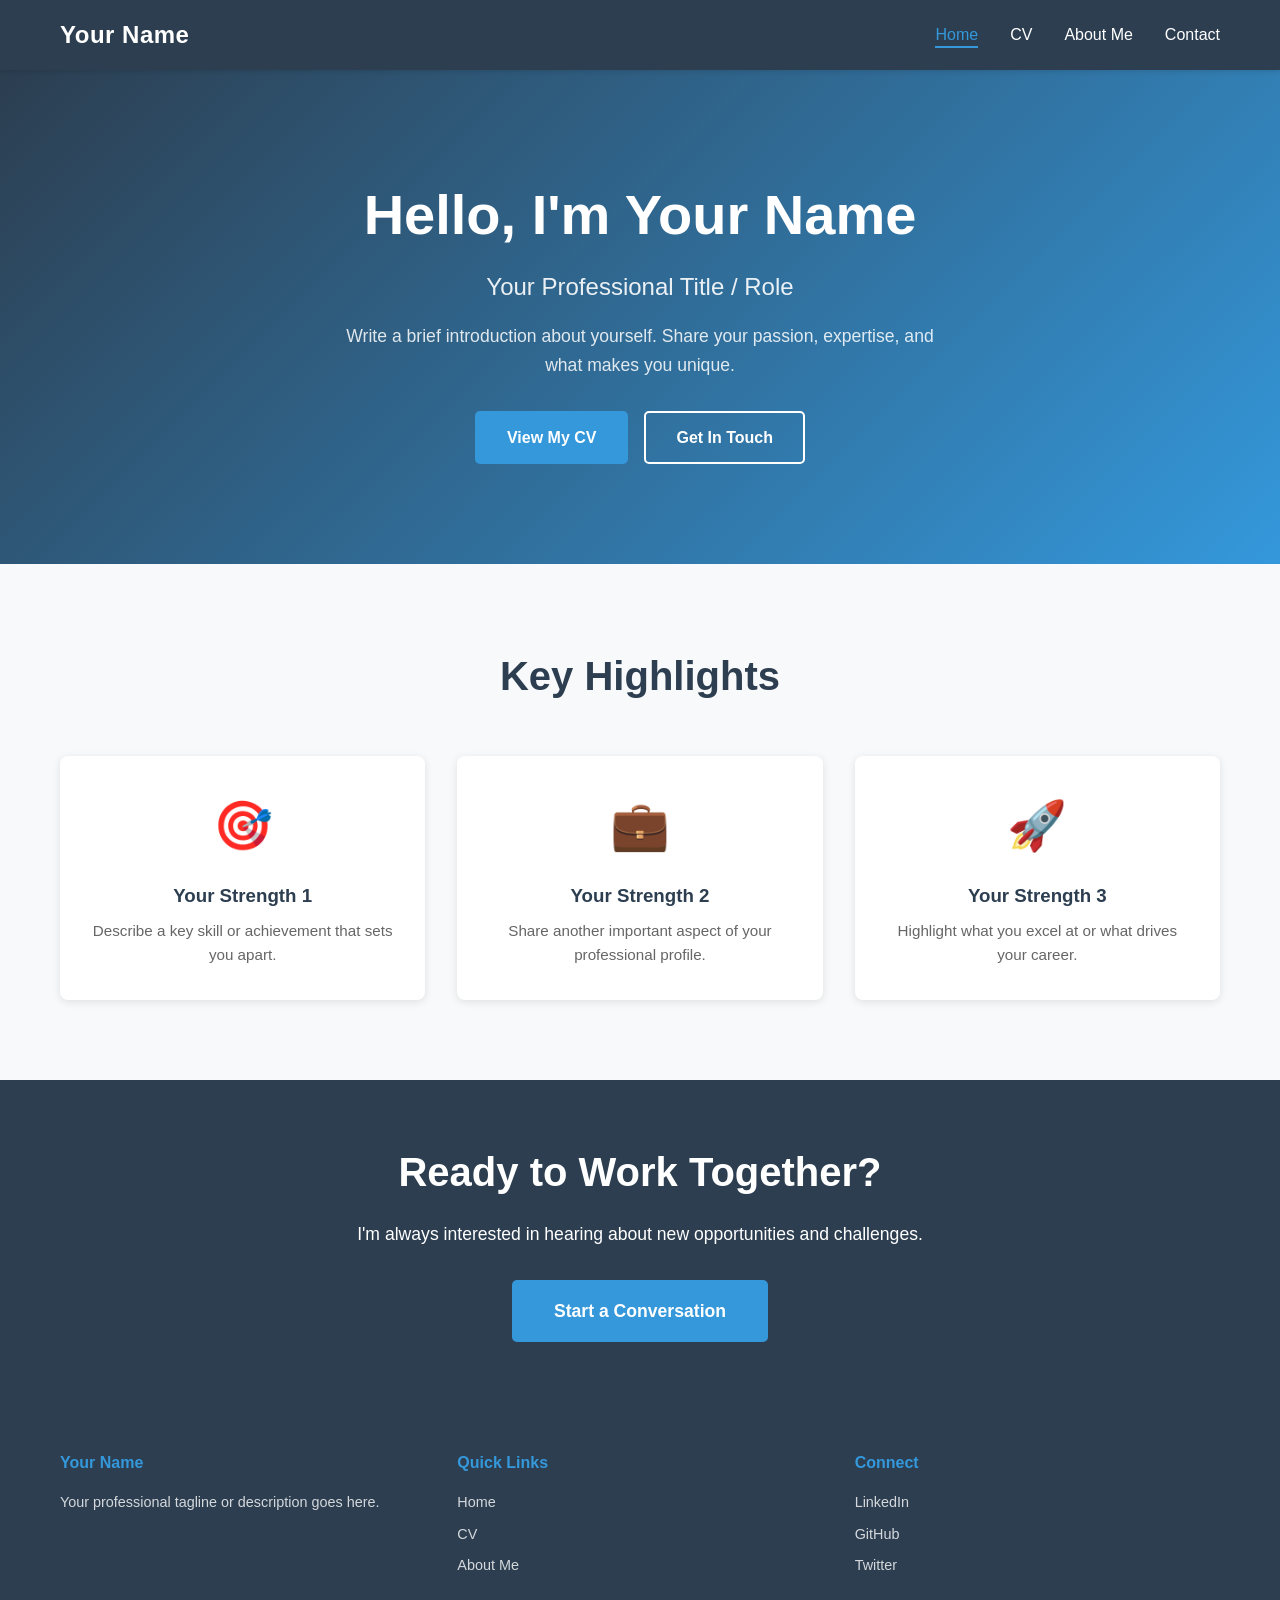
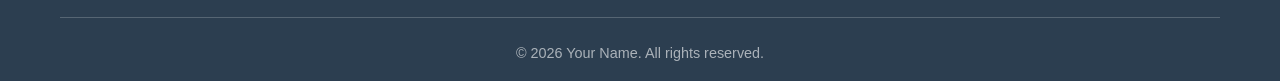
==== index.html @ 84754e79 "Initial CV website boilerplate with landing, CV, and about pages" ====
<!DOCTYPE html>
<html lang="en">
<head>
    <meta charset="UTF-8">
    <meta name="viewport" content="width=device-width, initial-scale=1.0">
    <title>Your Name - CV & Portfolio</title>
    <link rel="stylesheet" href="css/style.css">
</head>
<body>
    <nav class="navbar">
        <div class="container">
            <div class="nav-brand">Your Name</div>
            <ul class="nav-links">
                <li><a href="index.html" class="active">Home</a></li>
                <li><a href="cv.html">CV</a></li>
                <li><a href="about.html">About Me</a></li>
                <li><a href="#contact">Contact</a></li>
            </ul>
        </div>
    </nav>

    <section class="hero">
        <div class="container">
            <div class="hero-content">
                <h1>Hello, I'm Your Name</h1>
                <p class="hero-subtitle">Your Professional Title / Role</p>
                <p class="hero-description">
                    Write a brief introduction about yourself. Share your passion, expertise, and what makes you unique.
                </p>
                <div class="hero-buttons">
                    <a href="cv.html" class="btn btn-primary">View My CV</a>
                    <a href="#contact" class="btn btn-secondary">Get In Touch</a>
                </div>
            </div>
        </div>
    </section>

    <section class="highlights">
        <div class="container">
            <h2>Key Highlights</h2>
            <div class="highlights-grid">
                <div class="highlight-card">
                    <div class="highlight-icon">🎯</div>
                    <h3>Your Strength 1</h3>
                    <p>Describe a key skill or achievement that sets you apart.</p>
                </div>
                <div class="highlight-card">
                    <div class="highlight-icon">💼</div>
                    <h3>Your Strength 2</h3>
                    <p>Share another important aspect of your professional profile.</p>
                </div>
                <div class="highlight-card">
                    <div class="highlight-icon">🚀</div>
                    <h3>Your Strength 3</h3>
                    <p>Highlight what you excel at or what drives your career.</p>
                </div>
            </div>
        </div>
    </section>

    <section class="cta">
        <div class="container">
            <h2>Ready to Work Together?</h2>
            <p>I'm always interested in hearing about new opportunities and challenges.</p>
            <a href="#contact" class="btn btn-primary btn-large">Start a Conversation</a>
        </div>
    </section>

    <footer class="footer">
        <div class="container">
            <div class="footer-content">
                <div class="footer-section">
                    <h4>Your Name</h4>
                    <p>Your professional tagline or description goes here.</p>
                </div>
                <div class="footer-section">
                    <h4>Quick Links</h4>
                    <ul>
                        <li><a href="index.html">Home</a></li>
                        <li><a href="cv.html">CV</a></li>
                        <li><a href="about.html">About Me</a></li>
                    </ul>
                </div>
                <div class="footer-section">
                    <h4>Connect</h4>
                    <ul>
                        <li><a href="#">LinkedIn</a></li>
                        <li><a href="#">GitHub</a></li>
                        <li><a href="#">Twitter</a></li>
                    </ul>
                </div>
            </div>
            <div class="footer-bottom">
                <p>&copy; 2026 Your Name. All rights reserved.</p>
            </div>
        </div>
    </footer>

    <script src="js/script.js"></script>
</body>
</html>
---- css/style.css ----
:root {
    --primary-color: #2c3e50;
    --secondary-color: #3498db;
    --accent-color: #e74c3c;
    --text-color: #333;
    --light-bg: #f8f9fa;
    --border-color: #e0e0e0;
    --white: #ffffff;
    --transition: all 0.3s ease;
}

* {
    margin: 0;
    padding: 0;
    box-sizing: border-box;
}

body {
    font-family: 'Segoe UI', Tahoma, Geneva, Verdana, sans-serif;
    line-height: 1.6;
    color: var(--text-color);
    background-color: var(--white);
}

.container {
    max-width: 1200px;
    margin: 0 auto;
    padding: 0 20px;
}

/* Navigation */
.navbar {
    background-color: var(--primary-color);
    color: var(--white);
    padding: 1rem 0;
    position: sticky;
    top: 0;
    z-index: 1000;
    box-shadow: 0 2px 4px rgba(0, 0, 0, 0.1);
}

.navbar .container {
    display: flex;
    justify-content: space-between;
    align-items: center;
}

.nav-brand {
    font-size: 1.5rem;
    font-weight: bold;
    letter-spacing: 0.5px;
}

.nav-links {
    display: flex;
    list-style: none;
    gap: 2rem;
}

.nav-links a {
    color: var(--white);
    text-decoration: none;
    transition: var(--transition);
    position: relative;
}

.nav-links a:hover,
.nav-links a.active {
    color: var(--secondary-color);
}

.nav-links a.active::after {
    content: '';
    position: absolute;
    bottom: -5px;
    left: 0;
    right: 0;
    height: 2px;
    background-color: var(--secondary-color);
}

/* Hero Section */
.hero {
    background: linear-gradient(135deg, var(--primary-color) 0%, var(--secondary-color) 100%);
    color: var(--white);
    padding: 100px 20px;
    text-align: center;
}

.hero-content h1 {
    font-size: 3.5rem;
    margin-bottom: 0.5rem;
    animation: slideInDown 0.6s ease;
}

.hero-subtitle {
    font-size: 1.5rem;
    color: rgba(255, 255, 255, 0.9);
    margin-bottom: 1rem;
}

.hero-description {
    font-size: 1.1rem;
    max-width: 600px;
    margin: 0 auto 2rem;
    color: rgba(255, 255, 255, 0.85);
}

.hero-buttons {
    display: flex;
    gap: 1rem;
    justify-content: center;
    flex-wrap: wrap;
}

/* Buttons */
.btn {
    padding: 12px 30px;
    border-radius: 5px;
    text-decoration: none;
    font-weight: 600;
    transition: var(--transition);
    border: 2px solid transparent;
    cursor: pointer;
    display: inline-block;
}

.btn-primary {
    background-color: var(--secondary-color);
    color: var(--white);
}

.btn-primary:hover {
    background-color: #2980b9;
    transform: translateY(-2px);
    box-shadow: 0 4px 8px rgba(0, 0, 0, 0.2);
}

.btn-secondary {
    background-color: transparent;
    color: var(--white);
    border: 2px solid var(--white);
}

.btn-secondary:hover {
    background-color: var(--white);
    color: var(--primary-color);
}

.btn-large {
    padding: 15px 40px;
    font-size: 1.1rem;
}

/* Highlights Section */
.highlights {
    padding: 80px 20px;
    background-color: var(--light-bg);
}

.highlights h2 {
    text-align: center;
    font-size: 2.5rem;
    margin-bottom: 3rem;
    color: var(--primary-color);
}

.highlights-grid {
    display: grid;
    grid-template-columns: repeat(auto-fit, minmax(250px, 1fr));
    gap: 2rem;
}

.highlight-card {
    background-color: var(--white);
    padding: 2rem;
    border-radius: 8px;
    text-align: center;
    box-shadow: 0 2px 8px rgba(0, 0, 0, 0.1);
    transition: var(--transition);
}

.highlight-card:hover {
    transform: translateY(-5px);
    box-shadow: 0 5px 15px rgba(0, 0, 0, 0.15);
}

.highlight-icon {
    font-size: 3rem;
    margin-bottom: 1rem;
}

.highlight-card h3 {
    color: var(--primary-color);
    margin-bottom: 0.5rem;
}

.highlight-card p {
    color: #666;
    font-size: 0.95rem;
}

/* CTA Section */
.cta {
    background-color: var(--primary-color);
    color: var(--white);
    padding: 60px 20px;
    text-align: center;
}

.cta h2 {
    font-size: 2.5rem;
    margin-bottom: 1rem;
}

.cta p {
    font-size: 1.1rem;
    margin-bottom: 2rem;
}

/* CV Section */
.cv-section {
    padding: 60px 20px;
}

.cv-header {
    text-align: center;
    margin-bottom: 3rem;
    border-bottom: 2px solid var(--border-color);
    padding-bottom: 2rem;
}

.cv-header h1 {
    font-size: 2.5rem;
    color: var(--primary-color);
    margin-bottom: 0.5rem;
}

.cv-title {
    font-size: 1.3rem;
    color: var(--secondary-color);
    font-weight: 600;
    margin-bottom: 1rem;
}

.cv-contact {
    display: flex;
    gap: 2rem;
    justify-content: center;
    flex-wrap: wrap;
    font-size: 0.95rem;
}

.cv-content {
    max-width: 900px;
    margin: 0 auto 3rem;
}

.cv-block {
    margin-bottom: 2.5rem;
}

.cv-section-title {
    font-size: 1.5rem;
    color: var(--primary-color);
    margin-bottom: 1.5rem;
    padding-bottom: 0.5rem;
    border-bottom: 2px solid var(--secondary-color);
}

.cv-item {
    margin-bottom: 1.5rem;
}

.cv-item-header {
    display: flex;
    justify-content: space-between;
    align-items: baseline;
    margin-bottom: 0.5rem;
    flex-wrap: wrap;
    gap: 1rem;
}

.cv-item-header h3 {
    color: var(--primary-color);
    font-size: 1.1rem;
}

.cv-date {
    color: var(--secondary-color);
    font-weight: 600;
    font-size: 0.9rem;
}

.cv-company {
    font-weight: 600;
    color: #666;
    margin-bottom: 0.5rem;
}

.cv-description {
    list-style: none;
    margin-left: 1rem;
}

.cv-description li {
    margin-bottom: 0.5rem;
    padding-left: 1.5rem;
    position: relative;
    color: #555;
}

.cv-description li::before {
    content: '▸';
    position: absolute;
    left: 0;
    color: var(--secondary-color);
}

.skills-grid {
    display: grid;
    grid-template-columns: repeat(auto-fit, minmax(200px, 1fr));
    gap: 1.5rem;
}

.skill-category {
    background-color: var(--light-bg);
    padding: 1.5rem;
    border-radius: 5px;
    border-left: 4px solid var(--secondary-color);
}

.skill-category h4 {
    color: var(--primary-color);
    margin-bottom: 0.5rem;
}

.skill-category p {
    color: #666;
    font-size: 0.9rem;
}

.cv-footer {
    text-align: center;
    margin-top: 3rem;
    padding-top: 2rem;
    border-top: 2px solid var(--border-color);
}

.cv-footer p {
    color: #999;
    font-size: 0.9rem;
    margin-top: 1rem;
}

/* About Section */
.about-section {
    padding: 60px 20px;
    max-width: 1000px;
    margin: 0 auto;
}

.about-section h1 {
    font-size: 2.5rem;
    color: var(--primary-color);
    margin-bottom: 3rem;
    text-align: center;
}

.about-block {
    margin-bottom: 3rem;
}

.about-block h2 {
    font-size: 1.8rem;
    color: var(--primary-color);
    margin-bottom: 1.5rem;
    padding-bottom: 0.5rem;
    border-bottom: 2px solid var(--secondary-color);
}

.about-content-grid {
    display: grid;
    grid-template-columns: 1fr 1fr;
    gap: 2rem;
    align-items: center;
}

.about-text {
    color: #555;
    line-height: 1.8;
}

.about-text p {
    margin-bottom: 1rem;
}

.placeholder-image {
    background: linear-gradient(135deg, var(--secondary-color), var(--primary-color));
    color: var(--white);
    height: 300px;
    display: flex;
    align-items: center;
    justify-content: center;
    border-radius: 8px;
    font-size: 2rem;
}

.interests-grid {
    display: grid;
    grid-template-columns: repeat(auto-fit, minmax(200px, 1fr));
    gap: 1.5rem;
}

.interest-card {
    background-color: var(--light-bg);
    padding: 1.5rem;
    border-radius: 8px;
    border-top: 3px solid var(--secondary-color);
    transition: var(--transition);
}

.interest-card:hover {
    transform: translateY(-3px);
    box-shadow: 0 4px 8px rgba(0, 0, 0, 0.1);
}

.interest-card h3 {
    color: var(--primary-color);
    margin-bottom: 0.5rem;
}

.interest-card p {
    color: #666;
    font-size: 0.9rem;
}

.values-grid {
    display: grid;
    grid-template-columns: repeat(auto-fit, minmax(250px, 1fr));
    gap: 1.5rem;
}

.value-item {
    background-color: var(--white);
    padding: 1.5rem;
    border-radius: 8px;
    border: 2px solid var(--border-color);
}

.value-item h3 {
    color: var(--secondary-color);
    margin-bottom: 0.5rem;
}

.value-item p {
    color: #666;
    font-size: 0.95rem;
}

.fun-facts .facts-list {
    list-style: none;
}

.facts-list li {
    padding: 1rem;
    margin-bottom: 0.5rem;
    background-color: var(--light-bg);
    border-left: 4px solid var(--secondary-color);
    border-radius: 4px;
    color: #555;
}

.facts-list li::before {
    content: '✓ ';
    color: var(--secondary-color);
    font-weight: bold;
    margin-right: 0.5rem;
}

.about-cta {
    background: linear-gradient(135deg, var(--primary-color), var(--secondary-color));
    color: var(--white);
    padding: 2.5rem;
    border-radius: 8px;
    text-align: center;
    margin-top: 3rem;
}

.about-cta h2 {
    border: none;
    margin-bottom: 1rem;
}

.about-cta p {
    margin-bottom: 1.5rem;
}

/* Footer */
.footer {
    background-color: var(--primary-color);
    color: var(--white);
    padding: 3rem 20px 1rem;
}

.footer-content {
    display: grid;
    grid-template-columns: repeat(auto-fit, minmax(200px, 1fr));
    gap: 2rem;
    margin-bottom: 2rem;
}

.footer-section h4 {
    margin-bottom: 1rem;
    color: var(--secondary-color);
}

.footer-section p,
.footer-section ul {
    font-size: 0.9rem;
    color: rgba(255, 255, 255, 0.8);
}

.footer-section ul {
    list-style: none;
}

.footer-section ul li {
    margin-bottom: 0.5rem;
}

.footer-section a {
    color: rgba(255, 255, 255, 0.8);
    text-decoration: none;
    transition: var(--transition);
}

.footer-section a:hover {
    color: var(--secondary-color);
}

.footer-bottom {
    text-align: center;
    padding-top: 1.5rem;
    border-top: 1px solid rgba(255, 255, 255, 0.2);
    color: rgba(255, 255, 255, 0.6);
    font-size: 0.9rem;
}

/* Animations */
@keyframes slideInDown {
    from {
        opacity: 0;
        transform: translateY(-30px);
    }
    to {
        opacity: 1;
        transform: translateY(0);
    }
}

/* Responsive Design */
@media (max-width: 768px) {
    .hero-content h1 {
        font-size: 2.5rem;
    }

    .hero-subtitle {
        font-size: 1.2rem;
    }

    .nav-links {
        gap: 1rem;
        font-size: 0.9rem;
    }

    .highlights h2,
    .cta h2,
    .cv-header h1,
    .about-section h1 {
        font-size: 2rem;
    }

    .about-content-grid {
        grid-template-columns: 1fr;
    }

    .cv-item-header {
        flex-direction: column;
        align-items: flex-start;
    }

    .cv-contact {
        flex-direction: column;
        gap: 0.5rem;
    }

    .hero-buttons {
        flex-direction: column;
        align-items: center;
    }

    .btn {
        width: 100%;
        max-width: 200px;
    }
}

@media (max-width: 600px) {
    .container {
        padding: 0 15px;
    }

    .navbar .container {
        flex-direction: column;
        gap: 1rem;
    }

    .nav-links {
        flex-direction: column;
        gap: 0.5rem;
    }

    .hero {
        padding: 60px 15px;
    }

    .hero-content h1 {
        font-size: 2rem;
    }

    .highlights-grid,
    .interests-grid,
    .values-grid,
    .skills-grid {
        grid-template-columns: 1fr;
    }
}

/* Print Styles for CV */
@media print {
    body {
        background-color: var(--white);
    }

    .navbar,
    .footer,
    .cta,
    .btn {
        display: none;
    }

    .cv-section {
        padding: 0;
    }
}
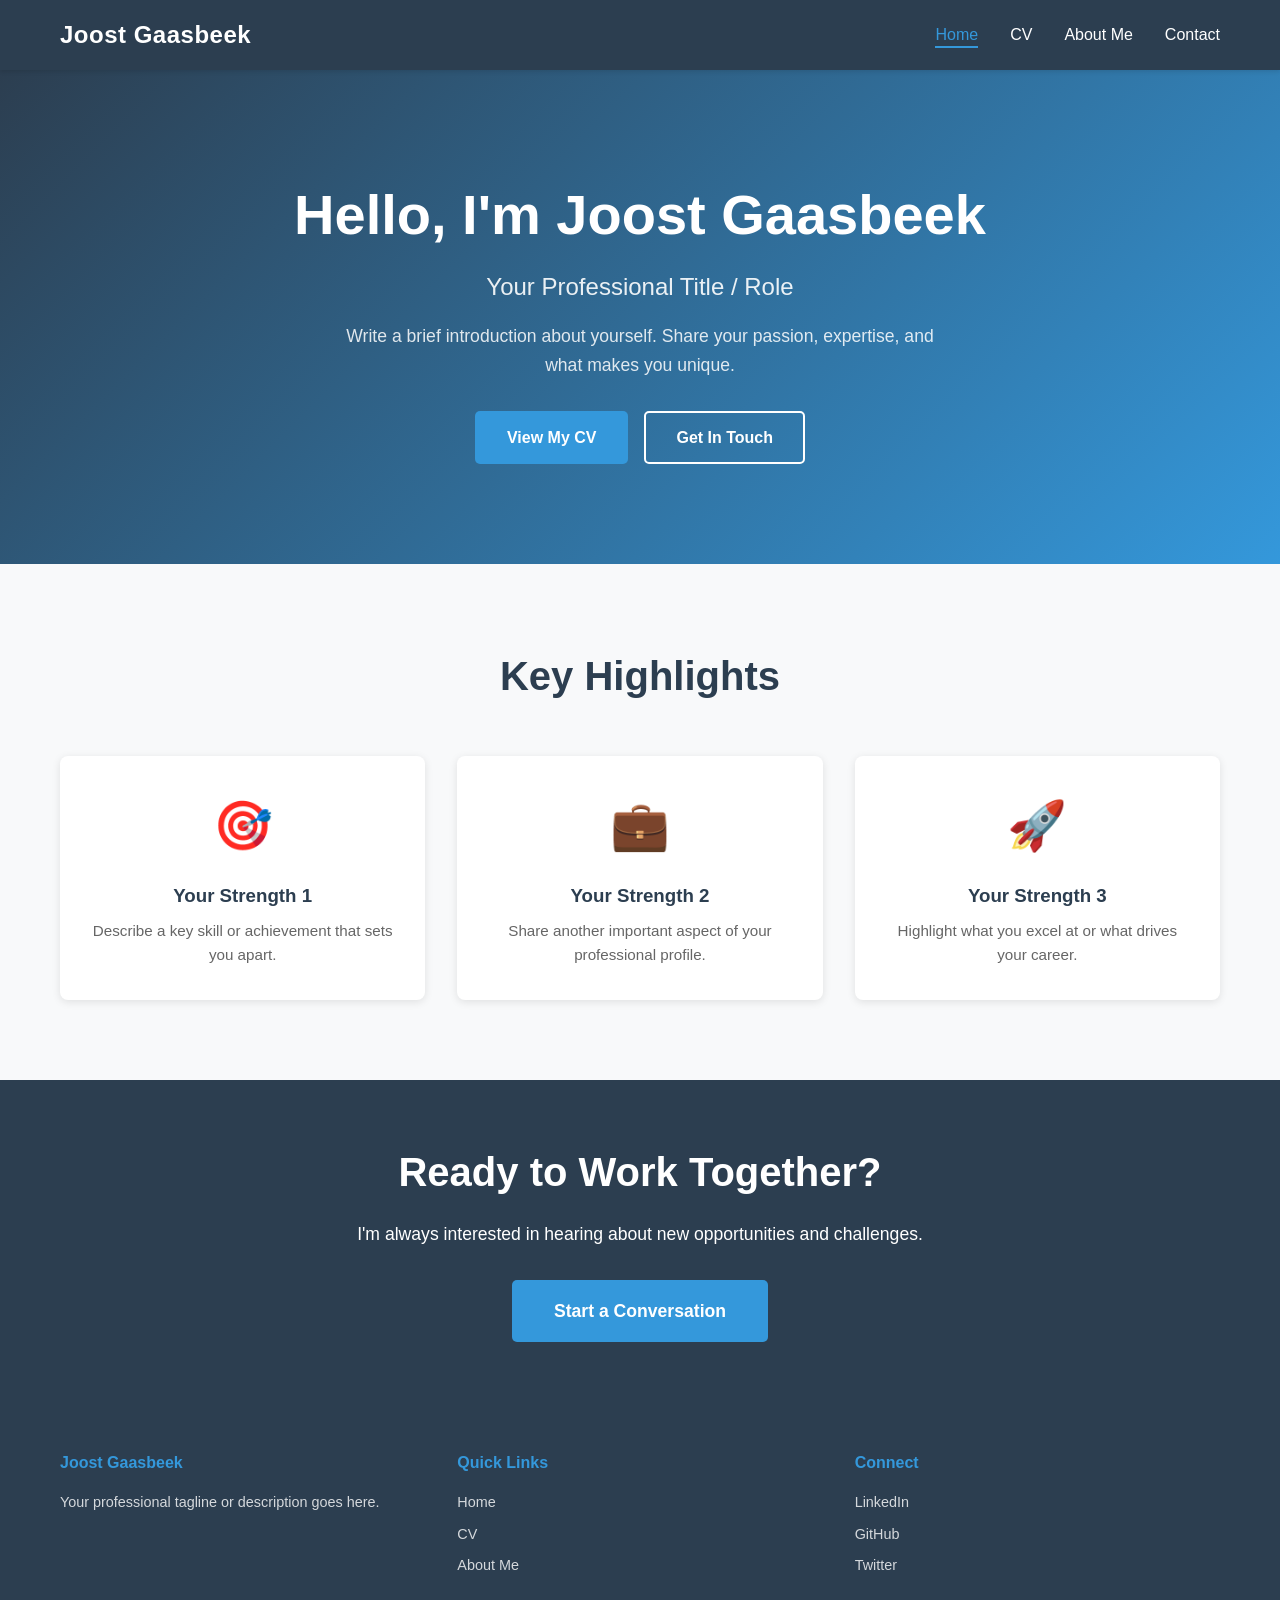
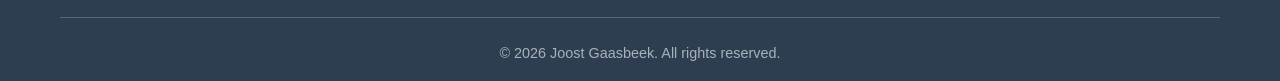
==== commit d716744b: "push" ====
--- a/index.html
+++ b/index.html
@@ -3,13 +3,13 @@
 <head>
     <meta charset="UTF-8">
     <meta name="viewport" content="width=device-width, initial-scale=1.0">
-    <title>Your Name - CV & Portfolio</title>
+    <title>Joost Gaasbeek - CV & Portfolio</title>
     <link rel="stylesheet" href="css/style.css">
 </head>
 <body>
     <nav class="navbar">
         <div class="container">
-            <div class="nav-brand">Your Name</div>
+            <div class="nav-brand">Joost Gaasbeek</div>
             <ul class="nav-links">
                 <li><a href="index.html" class="active">Home</a></li>
                 <li><a href="cv.html">CV</a></li>
@@ -22,7 +22,7 @@
     <section class="hero">
         <div class="container">
             <div class="hero-content">
-                <h1>Hello, I'm Your Name</h1>
+                <h1>Hello, I'm Joost Gaasbeek</h1>
                 <p class="hero-subtitle">Your Professional Title / Role</p>
                 <p class="hero-description">
                     Write a brief introduction about yourself. Share your passion, expertise, and what makes you unique.
@@ -70,7 +70,7 @@
         <div class="container">
             <div class="footer-content">
                 <div class="footer-section">
-                    <h4>Your Name</h4>
+                    <h4>Joost Gaasbeek</h4>
                     <p>Your professional tagline or description goes here.</p>
                 </div>
                 <div class="footer-section">
@@ -91,7 +91,7 @@
                 </div>
             </div>
             <div class="footer-bottom">
-                <p>&copy; 2026 Your Name. All rights reserved.</p>
+                <p>&copy; 2026 Joost Gaasbeek. All rights reserved.</p>
             </div>
         </div>
     </footer>
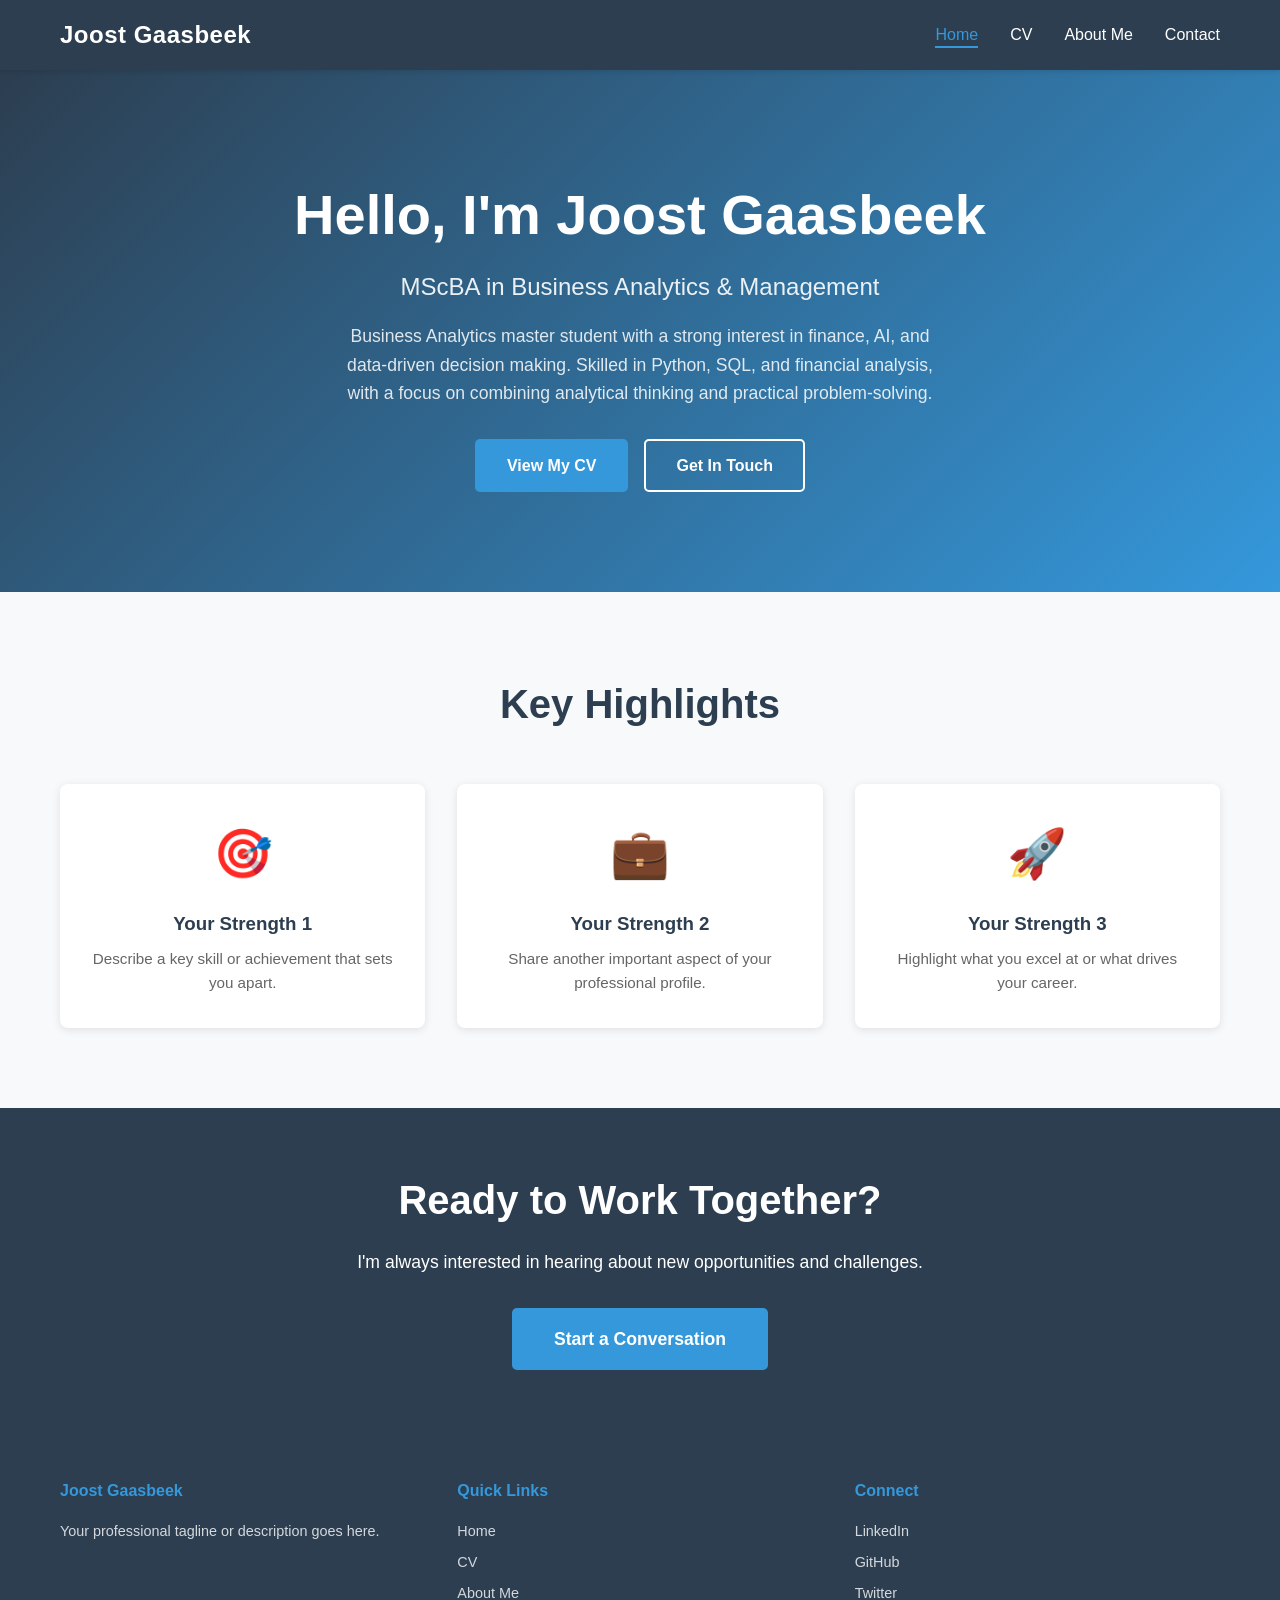
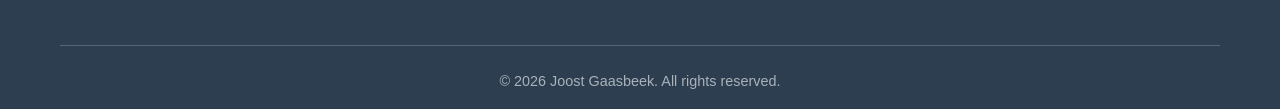
==== commit dde06eb4: "Update index.html" ====
--- a/index.html
+++ b/index.html
@@ -23,10 +23,9 @@
         <div class="container">
             <div class="hero-content">
                 <h1>Hello, I'm Joost Gaasbeek</h1>
-                <p class="hero-subtitle">Your Professional Title / Role</p>
+                <p class="hero-subtitle">MScBA in Business Analytics & Management</p>
                 <p class="hero-description">
-                    Write a brief introduction about yourself. Share your passion, expertise, and what makes you unique.
-                </p>
+                    Business Analytics master student with a strong interest in finance, AI, and data-driven decision making. Skilled in Python, SQL, and financial analysis, with a focus on combining analytical thinking and practical problem-solving.                </p>
                 <div class="hero-buttons">
                     <a href="cv.html" class="btn btn-primary">View My CV</a>
                     <a href="#contact" class="btn btn-secondary">Get In Touch</a>
